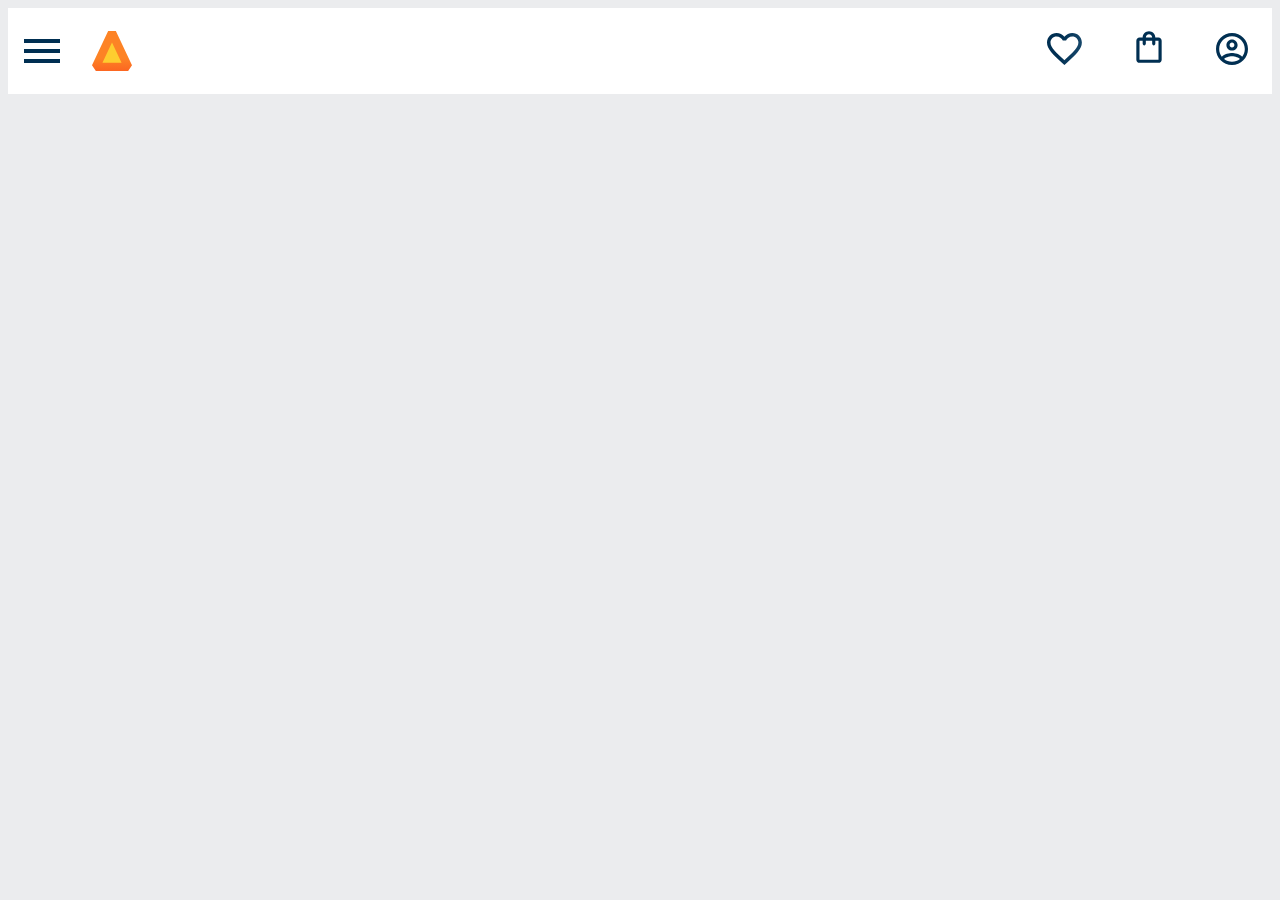
==== projeto-alura-books/index.html @ ea07c055 "Project AluraBooks" ====
<!DOCTYPE html>
<html lang="pt-br">
<head>
    <meta charset="UTF-8">
    <meta name="viewport" content="width=device-width, initial-scale=1.0">
    <link rel="stylesheet" href="reset.css">
    <link rel="stylesheet" href="style.css">
    <title>AluraBooks</title>

</head>
<body>
    <header class="cabeçalho">
        <div class="container">  
            <span class="cabeçalho__menu-hamburguer container__imagem"></span>
            <img src="imagens/Logo.svg" alt="Logo AluraBooks" class="container__imagem">
        </div>
        
        <div class="container">
            <a href="#"><img src="imagens/Favoritos.svg" alt="Meus Favoritos" class="container__imagem"></a>
            <a href="#"><img src="imagens/Compras.svg" alt="Carrinho de Compras" class="container__imagem"></a>
            <a href="#"><img src="imagens/Usuário.svg" alt="Meu Perfil" class="container__imagem"></a> 
        </div>
          
    </header>

    <main></main>
    <footer></footer>
</body>
</html>
---- projeto-alura-books/style.css ----
@import url("styles/header.css");

:root {
    --cor-de-fundo: #ebecee;
    --branco: #FFFFFF;
}

body {
    background-color: var(--cor-de-fundo);
}
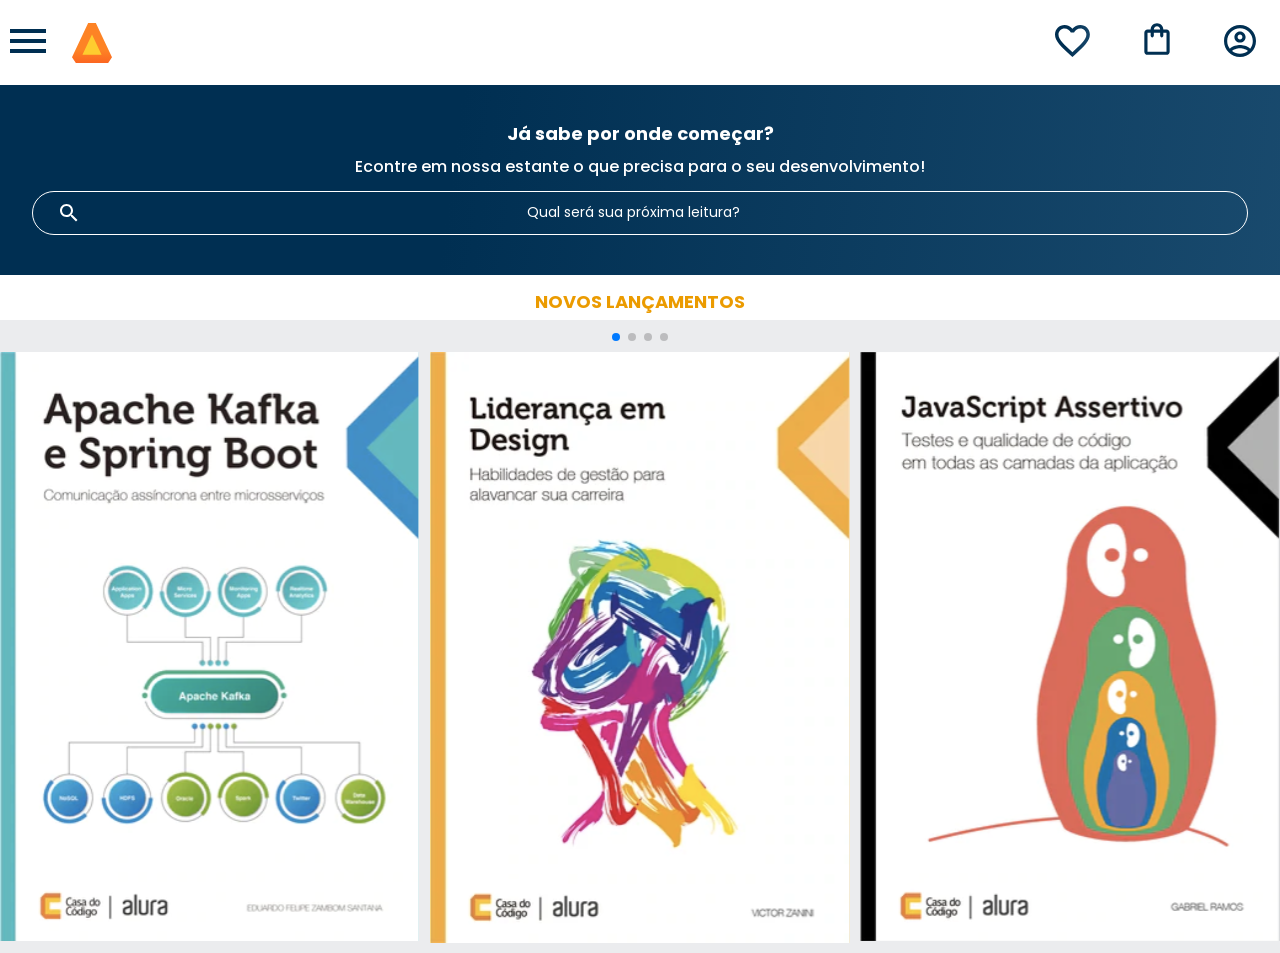
==== commit 043244bb: "project AluraBooks att" ====
--- a/projeto-alura-books/index.html
+++ b/projeto-alura-books/index.html
@@ -3,7 +3,11 @@
 <head>
     <meta charset="UTF-8">
     <meta name="viewport" content="width=device-width, initial-scale=1.0">
+    <link rel="preconnect" href="https://fonts.googleapis.com">
+    <link rel="preconnect" href="https://fonts.gstatic.com" crossorigin>
+    <link href="https://fonts.googleapis.com/css2?family=Poppins:ital,wght@0,100;0,200;0,300;0,400;0,500;0,600;0,700;0,800;0,900;1,100;1,200;1,300;1,400;1,500;1,600;1,700;1,800;1,900&display=swap" rel="stylesheet">
     <link rel="stylesheet" href="reset.css">
+    <link rel="stylesheet" href="https://unpkg.com/swiper@8/swiper-bundle.min.css" />
     <link rel="stylesheet" href="style.css">
     <title>AluraBooks</title>
 
@@ -11,7 +15,32 @@
 <body>
     <header class="cabeçalho">
         <div class="container">  
-            <span class="cabeçalho__menu-hamburguer container__imagem"></span>
+            <input type="checkbox" id="menu" class="container__botao">
+            <label for="menu"><span class="cabeçalho__menu-hamburguer container__imagem"></span>
+            </label>
+            <ul class="lista-menu">
+                <li class="lista-menu__titulo">Categorias</li>
+
+                <li class="lista-menu__item"> 
+                    <a href="#" class="lista-menu__link">Programação</a>
+                </li>
+
+                <li class="lista-menu__item"> 
+                    <a href="#" class="lista-menu__link">Front-End</a>
+                </li>
+
+                <li class="lista-menu__item"> 
+                    <a href="#" class="lista-menu__link">Infraestrutura</a>
+                </li>
+
+                <li class="lista-menu__item"> 
+                    <a href="#" class="lista-menu__link">Business</a>
+                </li>
+
+                <li class="lista-menu__item"> 
+                    <a href="#" class="lista-menu__link">Design & UX</a>
+                </li>
+            </ul>
             <img src="imagens/Logo.svg" alt="Logo AluraBooks" class="container__imagem">
         </div>
         
@@ -23,7 +52,47 @@
           
     </header>
 
+    <section class="banner">
+        <h2 class="banner__titulo">Já sabe por onde começar?</h2>
+        <p class="banner__texto">Econtre em nossa estante o que precisa para o seu desenvolvimento!</p>
+        <input type="search" class="banner__pesquisa" placeholder="Qual será sua próxima leitura?">
+    </section>
+
+    <section class="carrossel">
+        <h2 class="carrossel__titulo">Novos lançamentos</h2>
+         <div class="swiper">
+
+        <div class="swiper-pagination"></div>
+        <div class="swiper-wrapper">
+            
+            <div class="swiper-slide"><img src="imagens/ApacheKafka.svg" alt="Livro sobre apache kafka e spring boot da alura books"></div>
+            <div class="swiper-slide"><img src="imagens/Liderança.svg" alt="Livro sobre liderança em design da alura books"></div>
+            <div class="swiper-slide"><img src="imagens/Javascript.svg" alt="Livro sobre javascript assertivo da alura books"></div>
+            <div class="swiper-slide"><img src="imagens/Guia Front-end.svg" alt="Livro guia front-end"></div>
+            <div class="swiper-slide"><img src="imagens/Portugol.svg" alt="Livro sobre portugol"></div>
+            <div class="swiper-slide"><img src="imagens/Acessibilidade.svg" alt="Livro sobre acessibilidade"></div>
+        </div>
+        
+        
+        <div class="swiper-button-prev"></div>
+        <div class="swiper-button-next"></div>
+
+    </div>
+    </section>
+
     <main></main>
     <footer></footer>
+
+    <script src="https://unpkg.com/swiper@8/swiper-bundle.min.js"></script>
+    <script>
+        const swiper = new Swiper('.swiper', {
+        spaceBetween: 10,
+        slidesPerView: 3,
+        pagination: {
+            el: '.swiper-pagination',
+            type: 'bullets',
+            },
+        });
+    </script>
 </body>
 </html>
--- a/projeto-alura-books/style.css
+++ b/projeto-alura-books/style.css
@@ -1,10 +1,18 @@
 @import url("styles/header.css");
+@import url("styles/banner.css");
+@import url("styles/carrossel.css");
 
 :root {
-    --cor-de-fundo: #ebecee;
+    --cor-de-fundo: #EBECEE;
     --branco: #FFFFFF;
+    --laranja: #EB9B00;
+    --azul-degrade: linear-gradient(97.54deg, #002F52 35.49%, #326589 165.37%);
+    --fonte-principal: "Poppins";
 }
 
 body {
     background-color: var(--cor-de-fundo);
-}
+    font-family: var(--fonte-principal);
+    font-size: 16px;
+    font-weight: 400;
+}
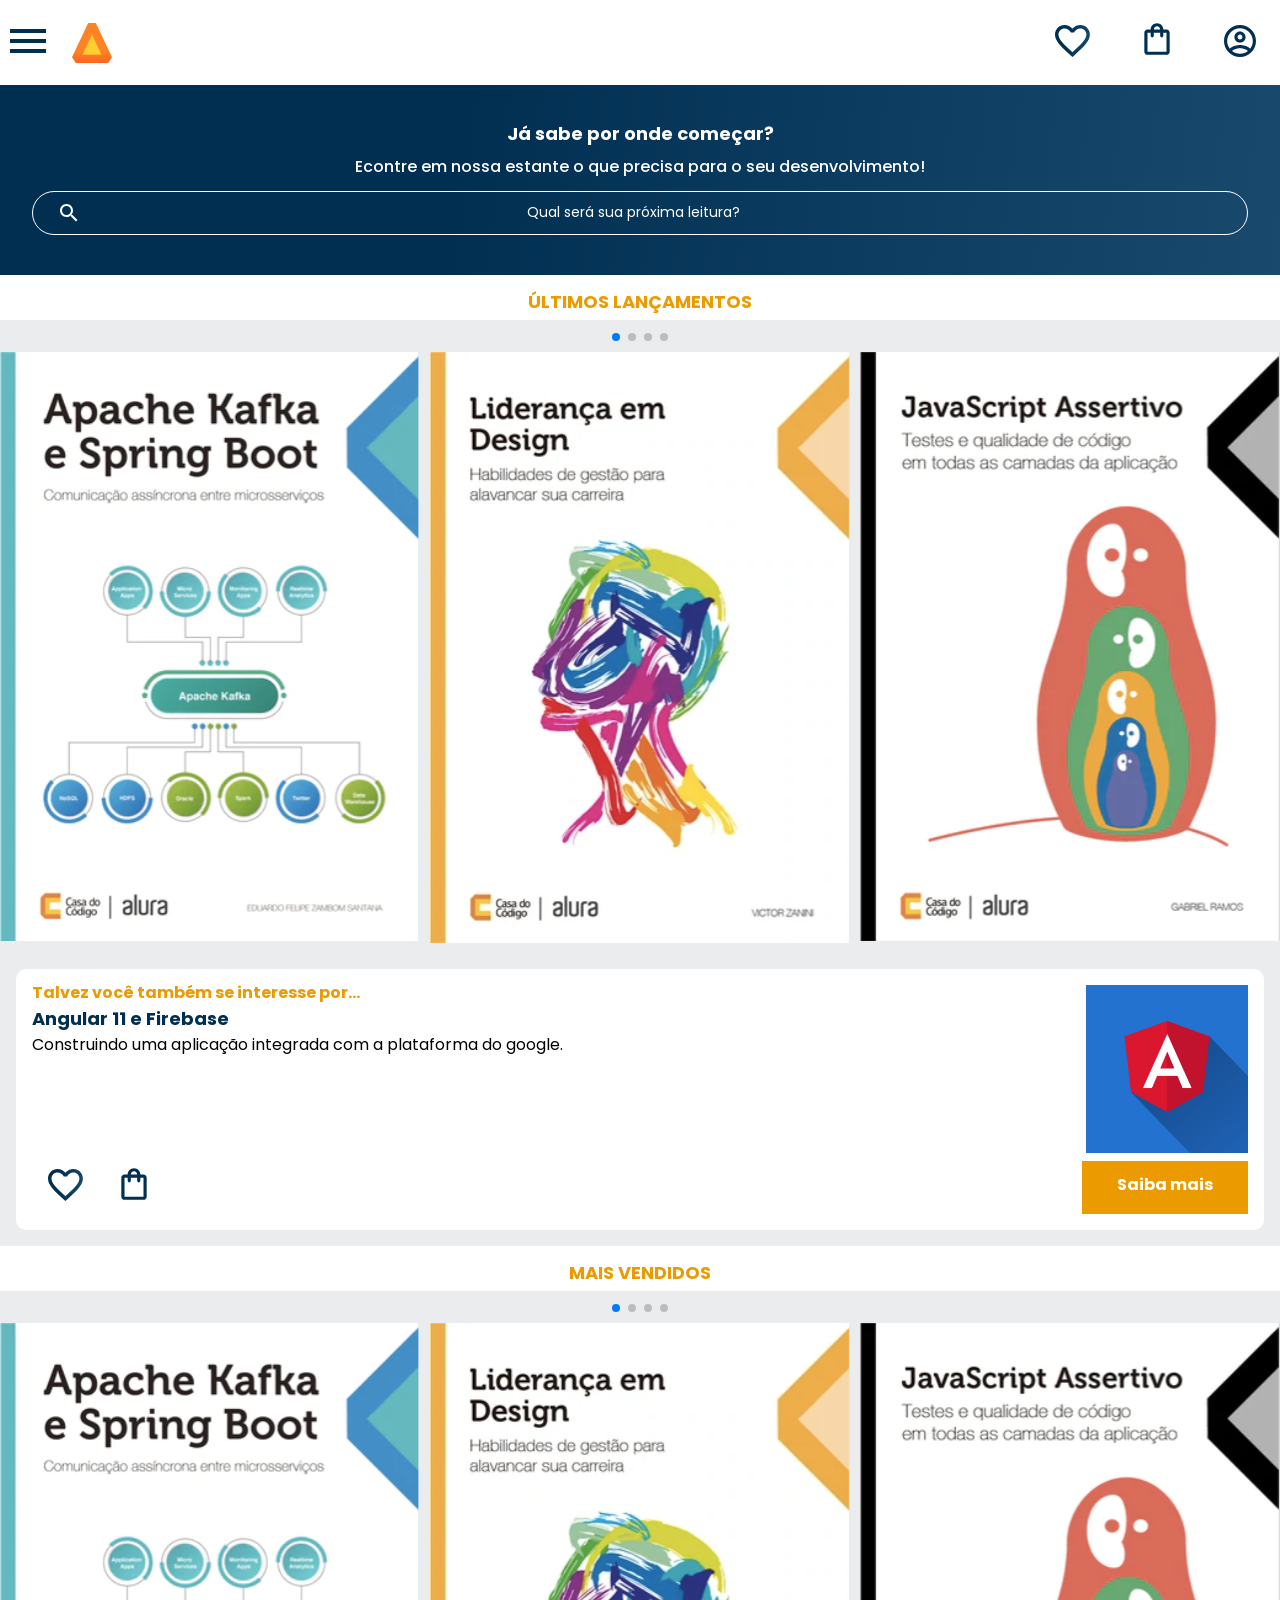
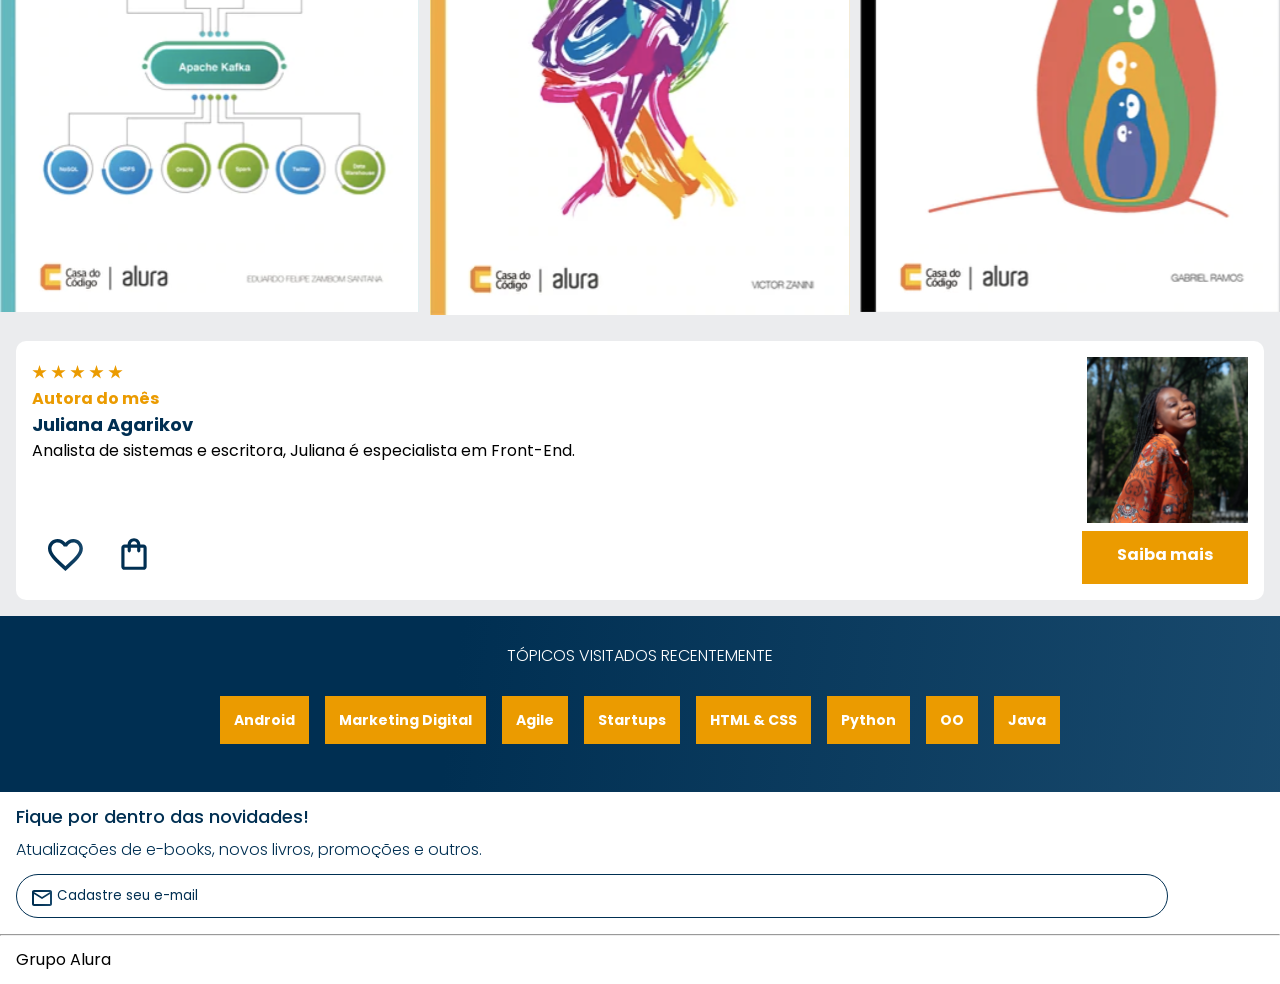
==== commit f2b54c72: "Alura-books-mobile" ====
--- a/projeto-alura-books/index.html
+++ b/projeto-alura-books/index.html
@@ -59,7 +59,7 @@
     </section>
 
     <section class="carrossel">
-        <h2 class="carrossel__titulo">Novos lançamentos</h2>
+        <h2 class="carrossel__titulo">últimos lançamentos</h2>
          <div class="swiper">
 
         <div class="swiper-pagination"></div>
@@ -73,15 +73,128 @@
             <div class="swiper-slide"><img src="imagens/Acessibilidade.svg" alt="Livro sobre acessibilidade"></div>
         </div>
         
+        <div class="swiper-button-prev"></div>
+        <div class="swiper-button-next"></div>
+    </div>
+
+    <div class="card">
+        <!-- 1 linha -->
+        <div class="card__descrição">
+            <!-- 1 coluna -->
+            <div class="descrição">
+                <h3 class="descrição__titulo"> Talvez você também se interesse por...</h3>
+                <h2 class="descrição__titulo-livro">Angular 11 e Firebase</h2>
+                <p class="descrição__texto">Construindo uma aplicação integrada com a plataforma do google.</p>
+            </div>
+            <!-- 2 coluna -->
+            <img src="imagens/Angular.svg" class="descrição__imagem">
+        </div>
+
+        <!-- 2 linha -->
+         <div class="card__botoes">
+            <!-- 1 coluna -->
+            <ul class="botoes">
+                <li class="botoes__item"><img src="imagens/Favoritos.svg" alt="Favoritar livro"></li>
+
+                 <li class="botoes__item"><img src="imagens/Compras.svg" alt="Adicionar ao carrinho"></li>
+            </ul>
+
+            <!-- 2 coluna -->
+             <a href="#" class="botoes__ancora">Saiba mais</a>
+         </div>
+    </div>
+    </section>
+
+    <section class="carrossel">
+        <h2 class="carrossel__titulo">Mais vendidos</h2>
+         <div class="swiper">
+
+        <div class="swiper-pagination"></div>
+        <div class="swiper-wrapper">
+            
+            <div class="swiper-slide"><img src="imagens/ApacheKafka.svg" alt="Livro sobre apache kafka e spring boot da alura books"></div>
+            <div class="swiper-slide"><img src="imagens/Liderança.svg" alt="Livro sobre liderança em design da alura books"></div>
+            <div class="swiper-slide"><img src="imagens/Javascript.svg" alt="Livro sobre javascript assertivo da alura books"></div>
+            <div class="swiper-slide"><img src="imagens/Guia Front-end.svg" alt="Livro guia front-end"></div>
+            <div class="swiper-slide"><img src="imagens/Portugol.svg" alt="Livro sobre portugol"></div>
+            <div class="swiper-slide"><img src="imagens/Acessibilidade.svg" alt="Livro sobre acessibilidade"></div>
+        </div>
         
         <div class="swiper-button-prev"></div>
         <div class="swiper-button-next"></div>
-
-    </div>
-    </section>
-
-    <main></main>
-    <footer></footer>
+    </div>
+
+    <div class="card">
+        <!-- 1 linha -->
+        <div class="card__descrição">
+            <!-- 1 coluna -->
+            <div class="descrição">
+                <img src="imagens/Estrelinhas.svg" class="estrelas">
+                <h3 class="descrição__titulo">Autora do mês</h3>
+                <h2 class="descrição__titulo-livro">Juliana Agarikov</h2>
+                <p class="descrição__texto">Analista de sistemas e escritora, Juliana é especialista em Front-End.</p>
+            </div>
+            <!-- 2 coluna -->
+            <img src="imagens/Perfil-escritora 1.svg" class="descrição__imagem">
+        </div>
+
+        <!-- 2 linha -->
+         <div class="card__botoes">
+            <!-- 1 coluna -->
+            <ul class="botoes">
+                <li class="botoes__item"><img src="imagens/Favoritos.svg" alt="Favoritar livro"></li>
+
+                 <li class="botoes__item"><img src="imagens/Compras.svg" alt="Adicionar ao carrinho"></li>
+            </ul>
+
+            <!-- 2 coluna -->
+             <a href="#" class="botoes__ancora">Saiba mais</a>
+         </div>
+    </div>
+    </section>
+
+    <section class="tópicos">
+        <h2 class="tópicos__titulo">TÓPICOS VISITADOS RECENTEMENTE</h2>
+        <ul class="tópicos__lista">
+            <li class="tópicos__item">
+                <a href="#" class="tópicos__link">Android</a>
+            </li>
+            <li class="tópicos__item">
+                <a href="#" class="tópicos__link">Marketing Digital</a>
+            </li>
+            <li class="tópicos__item">
+                <a href="#" class="tópicos__link">Agile</a>
+            </li>
+            <li class="tópicos__item">
+                <a href="#" class="tópicos__link">Startups</a>
+            </li>
+            <li class="tópicos__item">
+                <a href="#" class="tópicos__link">HTML & CSS</a>
+            </li>
+            <li class="tópicos__item">
+                <a href="#" class="tópicos__link">Python</a>
+            </li>
+            <li class="tópicos__item">
+                <a href="#" class="tópicos__link">OO</a>
+            </li>
+            <li class="tópicos__item">
+                <a href="#" class="tópicos__link">Java</a>
+            </li>
+        </ul>
+    </section>
+
+    <section class="contato">
+        <h2 class="contato__titulo">Fique por dentro das novidades!</h2>
+        <p class="contato__texto">Atualizações de e-books, novos livros, promoções e outros.</p>
+        <input type="email" placeholder="Cadastre seu e-mail" class="contato__email">
+
+    </section>
+
+<hr/>
+
+    <footer class="rodape">
+        <h2 class="rodape__titulo"> Grupo Alura</h2>
+    </footer>
 
     <script src="https://unpkg.com/swiper@8/swiper-bundle.min.js"></script>
     <script>
--- a/projeto-alura-books/style.css
+++ b/projeto-alura-books/style.css
@@ -1,6 +1,9 @@
 @import url("styles/header.css");
 @import url("styles/banner.css");
 @import url("styles/carrossel.css");
+@import url(styles/topicos.css);
+@import url(styles/contato.css);
+@import url(styles/rodape.css);
 
 :root {
     --cor-de-fundo: #EBECEE;
@@ -8,6 +11,7 @@
     --laranja: #EB9B00;
     --azul-degrade: linear-gradient(97.54deg, #002F52 35.49%, #326589 165.37%);
     --fonte-principal: "Poppins";
+    --azul: #002F52;
 }
 
 body {
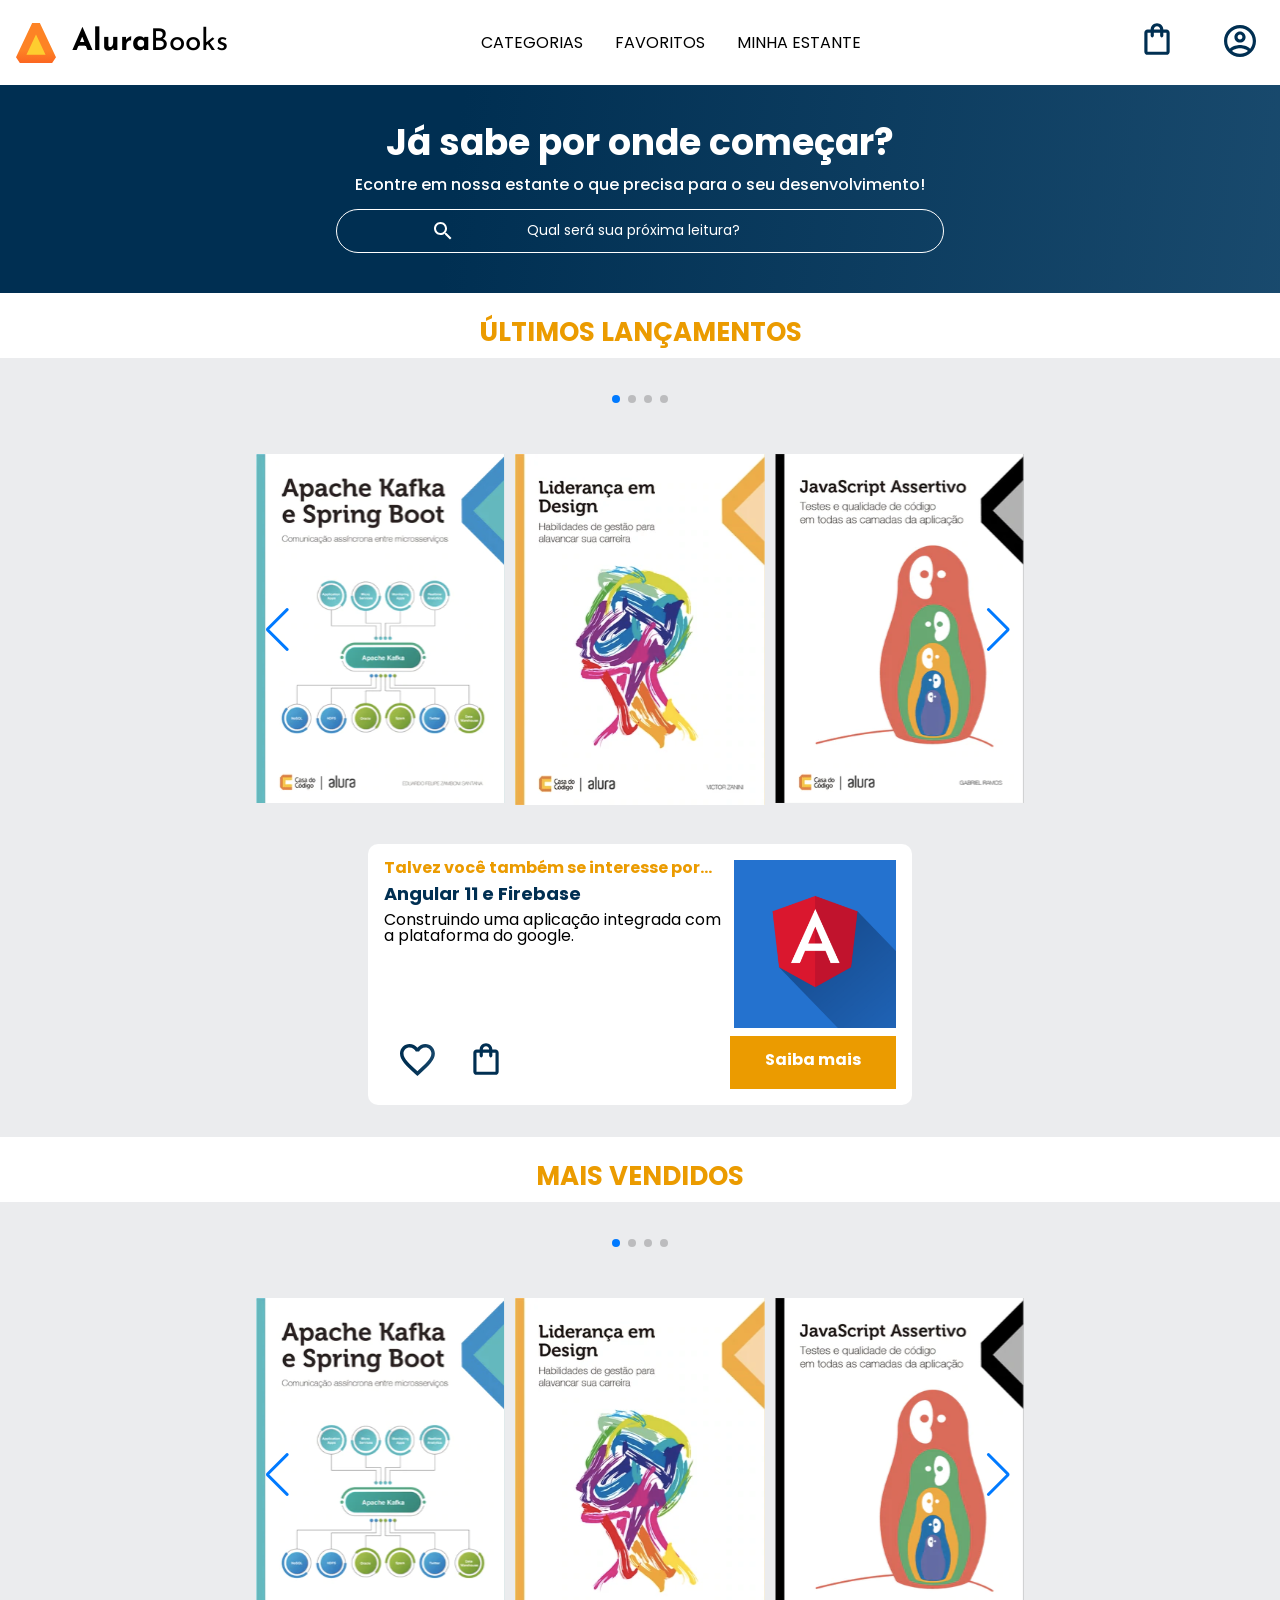
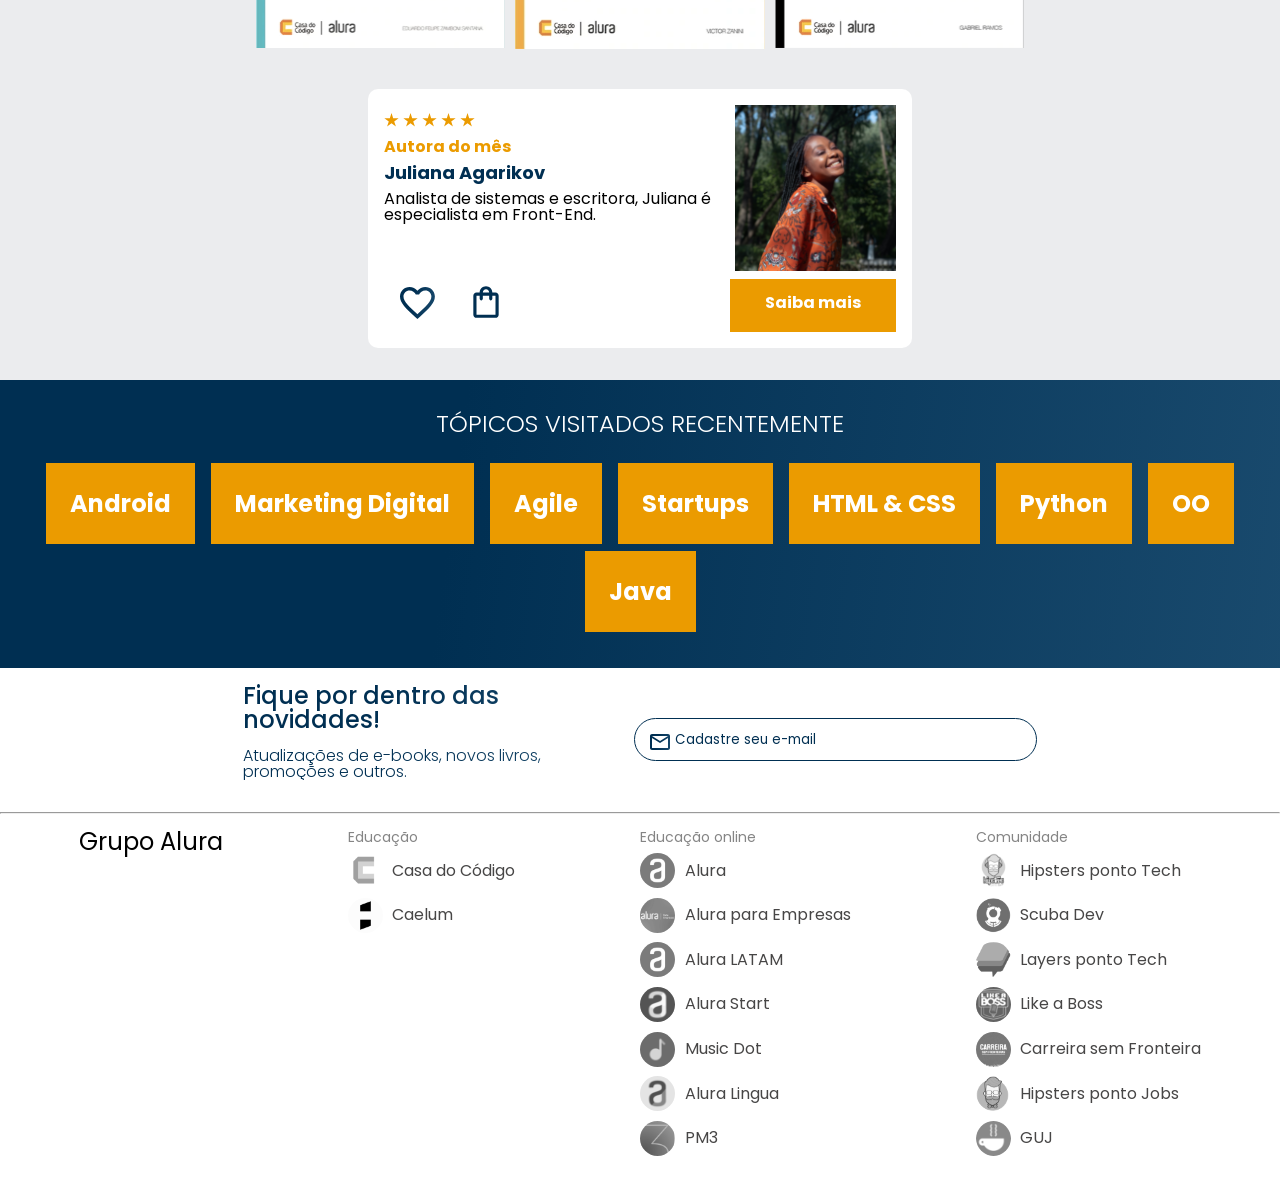
==== commit 56affde4: "Alura-books-tablet" ====
--- a/projeto-alura-books/index.html
+++ b/projeto-alura-books/index.html
@@ -8,6 +8,8 @@
     <link href="https://fonts.googleapis.com/css2?family=Poppins:ital,wght@0,100;0,200;0,300;0,400;0,500;0,600;0,700;0,800;0,900;1,100;1,200;1,300;1,400;1,500;1,600;1,700;1,800;1,900&display=swap" rel="stylesheet">
     <link rel="stylesheet" href="reset.css">
     <link rel="stylesheet" href="https://unpkg.com/swiper@8/swiper-bundle.min.css" />
+    <link href="https://fonts.googleapis.com/css2?family=Josefin+Sans:ital,wght@0,100..700;1,100..700&display=swap" rel="stylesheet">
+
     <link rel="stylesheet" href="style.css">
     <title>AluraBooks</title>
 
@@ -42,10 +44,37 @@
                 </li>
             </ul>
             <img src="imagens/Logo.svg" alt="Logo AluraBooks" class="container__imagem">
+            <h1 class="container__titulo"><b class="container__titulo--negrito">Alura</b>Books</h1>
         </div>
         
+        <ul class="opções">
+            <input type="checkbox" id="opções-menu" class="opções__botão">
+            <label for="opções-menu"><li class="opções__item">Categorias</li>
+            </label>
+            <ul class="lista-menu">
+               
+                <li class="lista-menu__item">
+                        <a href="#" class="lista-menu__link">Programação</a>
+                </li>
+                <li class="lista-menu__item">
+                        <a href="#" class="lista-menu__link">Front-end</a>
+                </li>
+                <li class="lista-menu__item">
+                        <a href="#" class="lista-menu__link">Infraestrutura</a>
+                </li>
+                <li class="lista-menu__item">
+                        <a href="#" class="lista-menu__link">Business</a>
+                </li>
+                <li class="lista-menu__item">
+                        <a href="#" class="lista-menu__link">Design & UX</a>
+                </li>
+</ul>
+            <li class="opções__item"><a href="#" class="opções__link">Favoritos</a></li>
+            <li class="opções__item"><a href="#" class="opções__link">Minha estante</a></li>
+        </ul>    
+
         <div class="container">
-            <a href="#"><img src="imagens/Favoritos.svg" alt="Meus Favoritos" class="container__imagem"></a>
+            <a href="#"><img src="imagens/Favoritos.svg" alt="Meus Favoritos" class="container__imagem container__imagem-transparente"></a>
             <a href="#"><img src="imagens/Compras.svg" alt="Carrinho de Compras" class="container__imagem"></a>
             <a href="#"><img src="imagens/Usuário.svg" alt="Meu Perfil" class="container__imagem"></a> 
         </div>
@@ -184,8 +213,10 @@
     </section>
 
     <section class="contato">
-        <h2 class="contato__titulo">Fique por dentro das novidades!</h2>
-        <p class="contato__texto">Atualizações de e-books, novos livros, promoções e outros.</p>
+        <div class="contato__descrição">
+            <h2 class="contato__titulo">Fique por dentro das novidades!</h2>
+            <p class="contato__texto">Atualizações de e-books, novos livros, promoções e outros.</p>
+        </div>
         <input type="email" placeholder="Cadastre seu e-mail" class="contato__email">
 
     </section>
@@ -194,6 +225,83 @@
 
     <footer class="rodape">
         <h2 class="rodape__titulo"> Grupo Alura</h2>
+        <ul class="lista-rodape">
+            <li class="lista-rodape__titulo">Educação</li>
+            <li class="lista-rodape__item"><img src="imagens/CasaDoCodigo.svg" alt="logo casa do codigo">
+            <a href="#" class="lista-rodape__link">Casa do Código</a>
+            </li>
+
+            <li class="lista-rodape__item"><img src="imagens/Caelum.svg" alt="logo dacaelum">
+            <a href="#" class="lista-rodape__link">Caelum</a>
+            </li>
+        </ul>
+
+        <ul class="lista-rodape">
+
+            <li class="lista-rodape__titulo">Educação online</li>
+            
+            <li class="lista-rodape__item"><img src="imagens/Alura.svg" alt="logo Alura">
+            <a href="#" class="lista-rodape__link">Alura</a>
+            </li>
+
+            <li class="lista-rodape__item"><img src="imagens/AluraEmpresas.svg" alt="logo Alura Empresas">
+            <a href="#" class="lista-rodape__link">Alura para Empresas</a>
+            </li>
+
+            <li class="lista-rodape__item"><img src="imagens/AluraLATAM.svg" alt="logo Alura Latam">
+            <a href="#" class="lista-rodape__link">Alura LATAM</a>
+            </li>
+
+            <li class="lista-rodape__item"><img src="imagens/AluraStart.svg" alt="logo Alura START">
+            <a href="#" class="lista-rodape__link">Alura Start</a>
+            </li>
+
+            <li class="lista-rodape__item"><img src="imagens/MusicDot.svg" alt="logo da music dot">
+            <a href="#" class="lista-rodape__link">Music Dot</a>
+            </li>
+
+            <li class="lista-rodape__item"><img src="imagens/AluraLingua.svg" alt="logo Alura Lingua">
+            <a href="#" class="lista-rodape__link">Alura Lingua</a>
+            </li>
+
+            <li class="lista-rodape__item"><img src="imagens/PM3.svg" alt="logo da PM3">
+            <a href="#" class="lista-rodape__link">PM3</a>
+            </li>
+        </ul>
+
+        <ul class="lista-rodape">
+
+            <li class="lista-rodape__titulo">Comunidade</li>
+
+            <li class="lista-rodape__item"><img src="imagens/HipstersTech.svg" alt="logo Hipster Tech">
+            <a href="#" class="lista-rodape__link">Hipsters ponto Tech</a>
+            </li>
+
+            <li class="lista-rodape__item"><img src="imagens/ScubaDev.svg" alt="logo ScubaDev">
+            <a href="#" class="lista-rodape__link">Scuba Dev</a>
+            </li>
+
+            <li class="lista-rodape__item"><img src="imagens/LayersTech.svg" alt="logo Layers Tech">
+            <a href="#" class="lista-rodape__link">Layers ponto Tech</a>
+            </li>
+
+            <li class="lista-rodape__item"><img src="imagens/LikeABoss.svg" alt="logo like a boss">
+            <a href="#" class="lista-rodape__link">Like a Boss</a>
+            </li>
+
+            <li class="lista-rodape__item"><img src="imagens/CarreiraSemFronteira.svg" alt="logo da carreira sem fronteirat">
+            <a href="#" class="lista-rodape__link">Carreira sem Fronteira</a>
+            </li>
+
+            <li class="lista-rodape__item"><img src="imagens/HipstersJobs.svg" alt="logo hipsters jobs">
+            <a href="#" class="lista-rodape__link">Hipsters ponto Jobs</a>
+            </li>
+
+            <li class="lista-rodape__item"><img src="imagens/GUJ.svg" alt="logo da GUJ">
+            <a href="#" class="lista-rodape__link">GUJ</a>
+            </li>
+        </ul>
+
     </footer>
 
     <script src="https://unpkg.com/swiper@8/swiper-bundle.min.js"></script>
--- a/projeto-alura-books/style.css
+++ b/projeto-alura-books/style.css
@@ -12,6 +12,10 @@
     --azul-degrade: linear-gradient(97.54deg, #002F52 35.49%, #326589 165.37%);
     --fonte-principal: "Poppins";
     --azul: #002F52;
+    --fonte-secundaria: "josefin sans";
+    --preto: #000000;
+    --cinza: #474646;
+    --cinza-claro: #858585;
 }
 
 body {
